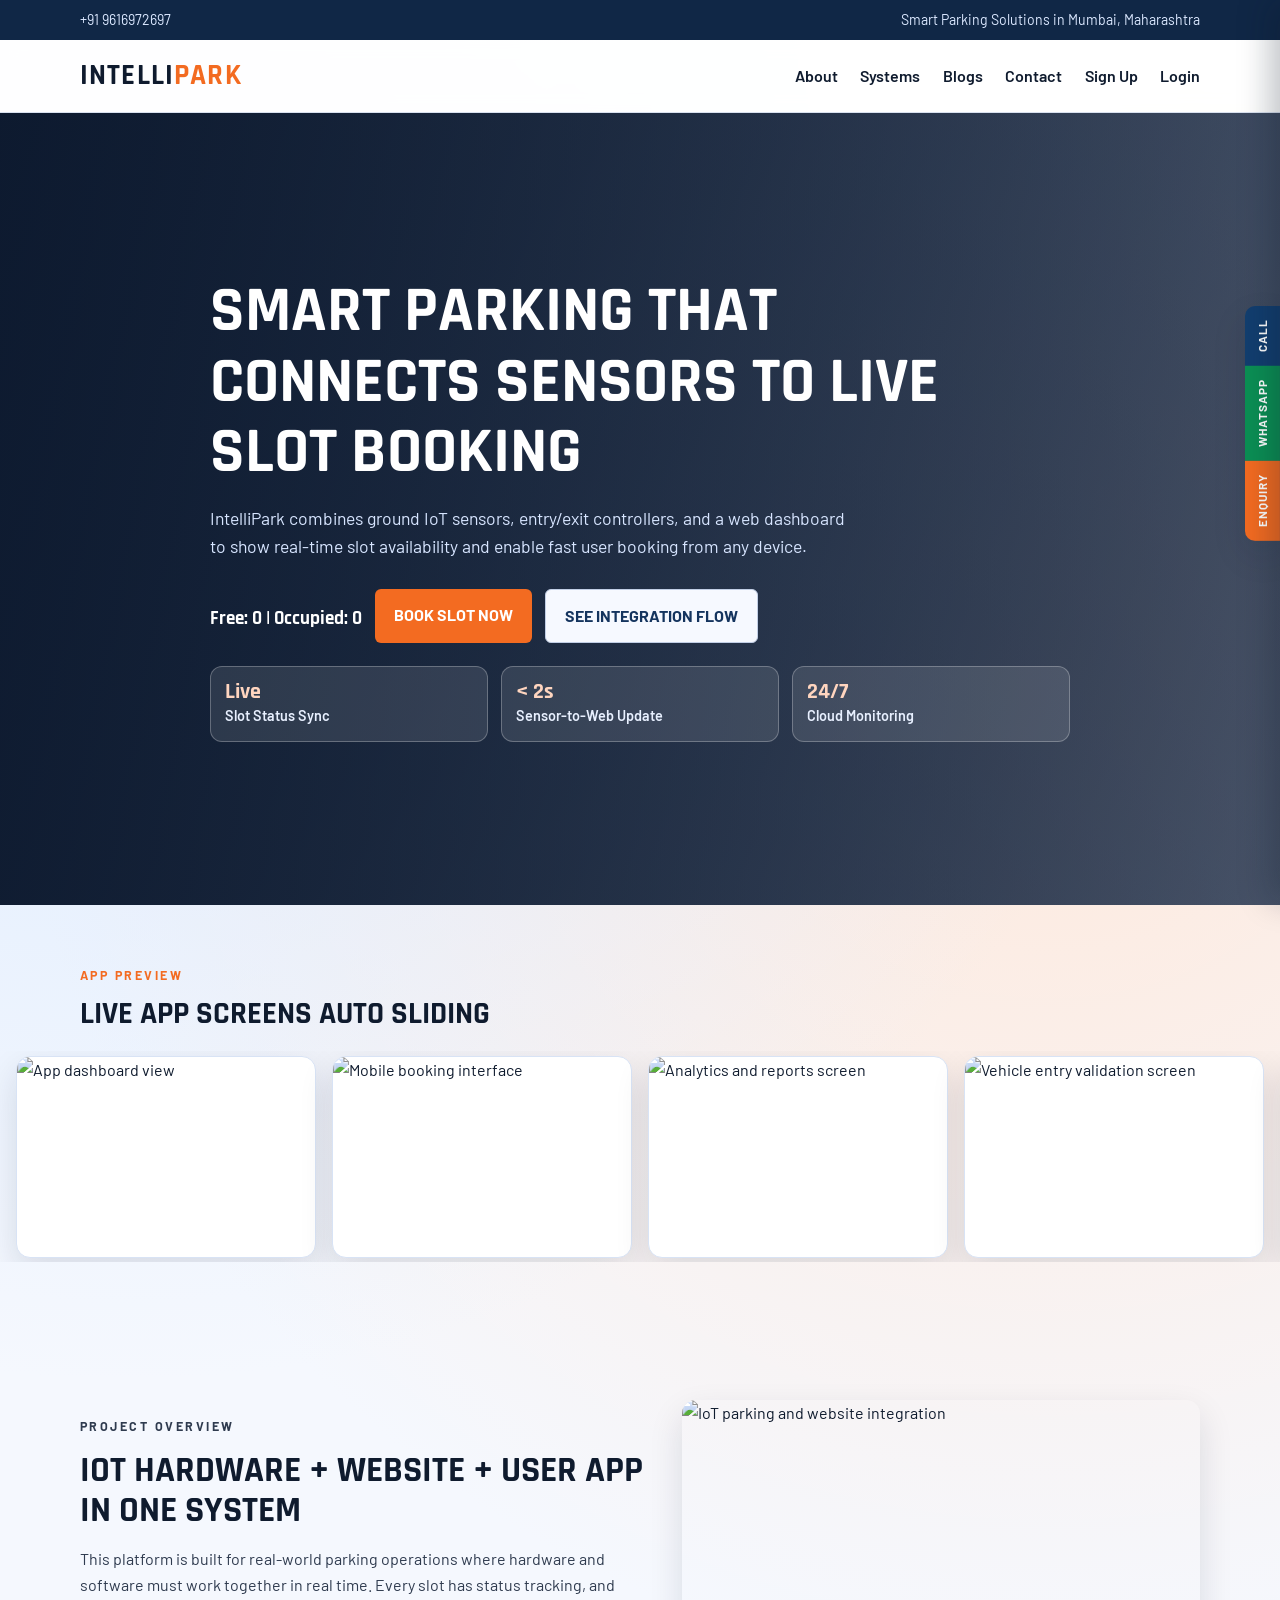
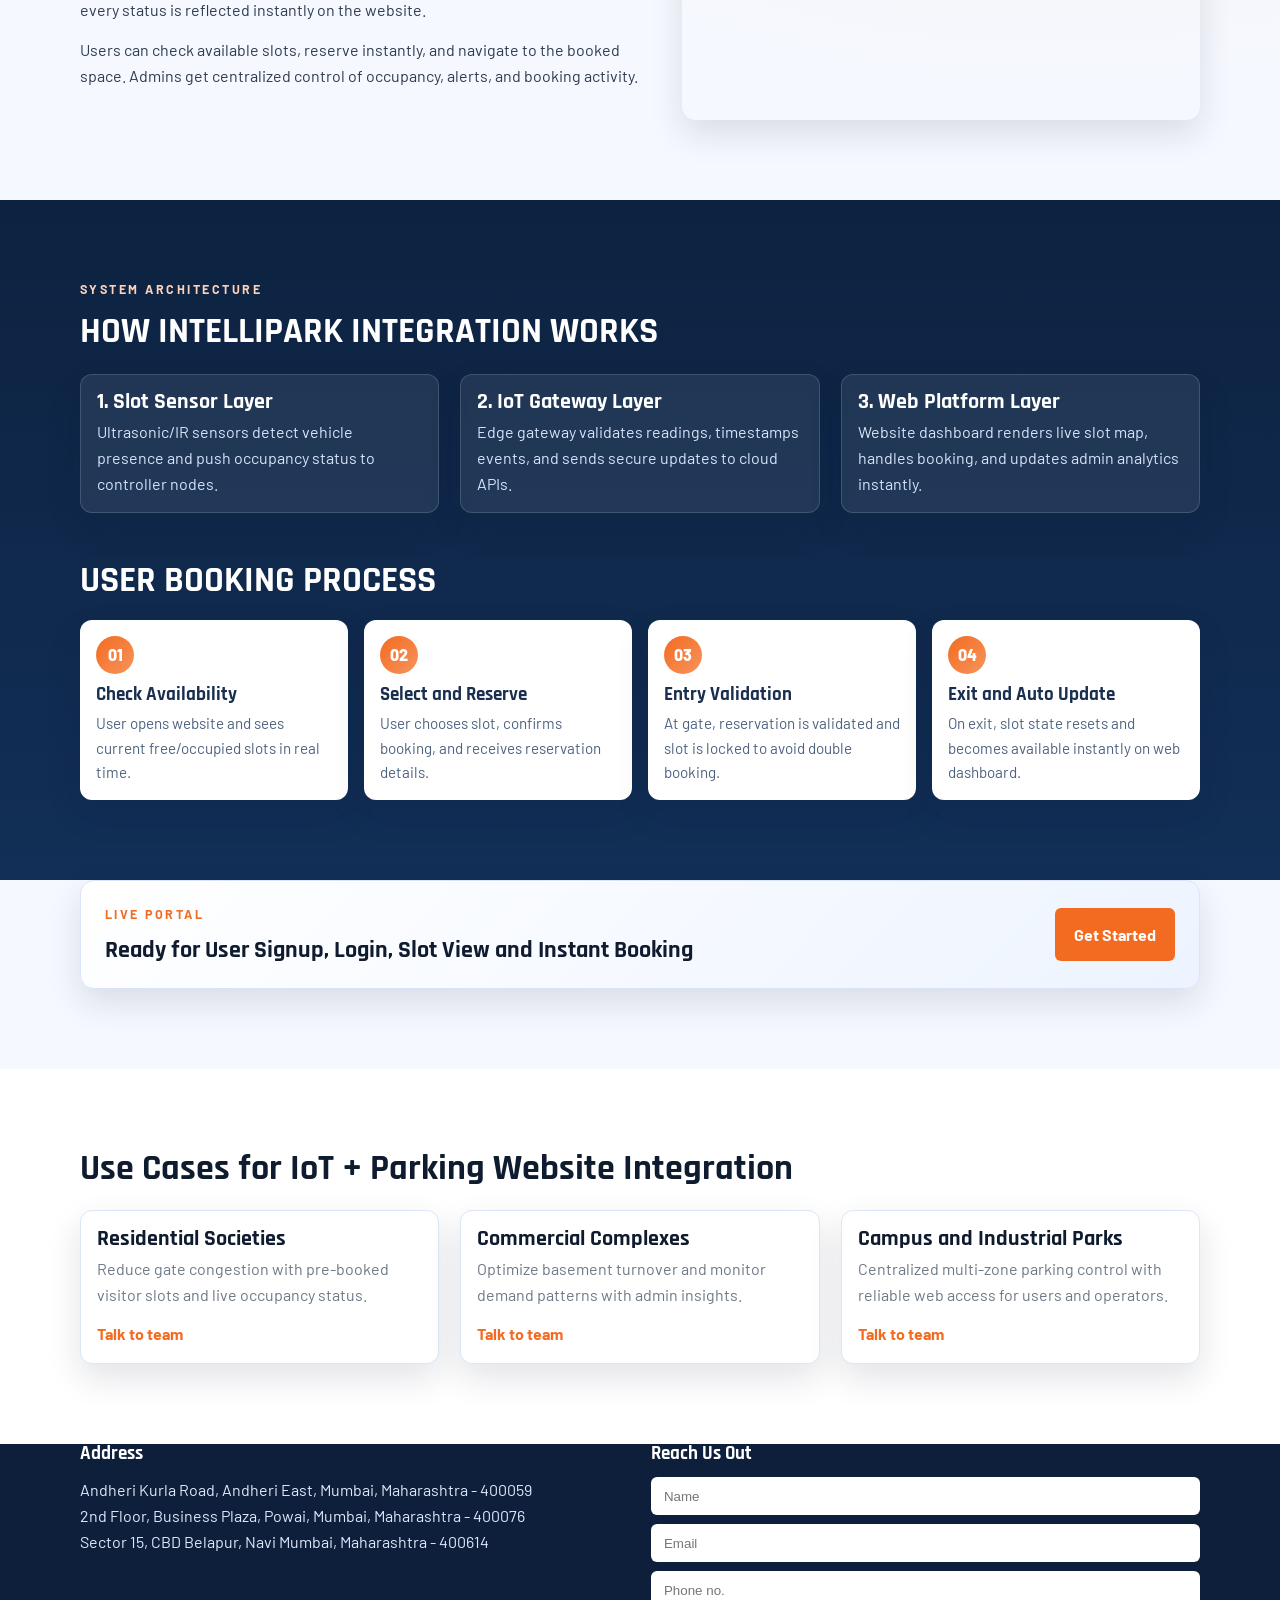
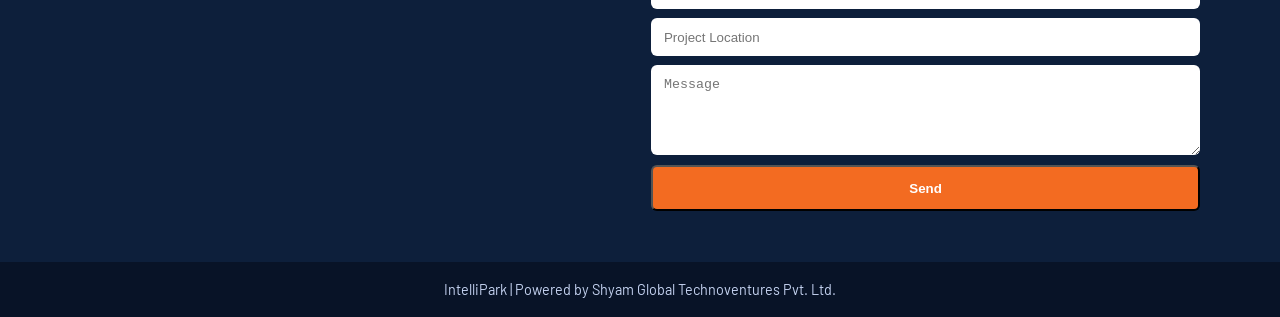
==== index.html @ ee66e7ae "Add files via upload" ====
<!DOCTYPE html>
<html lang="en">
<head>
  <meta charset="UTF-8">
  <meta name="viewport" content="width=device-width, initial-scale=1.0">
  <title>IntelliPark | Smart Parking Solutions</title>
  <link rel="icon" type="image/svg+xml" href="data:image/svg+xml,%3Csvg xmlns='http://www.w3.org/2000/svg' viewBox='0 0 64 64'%3E%3Ccircle cx='32' cy='32' r='30' fill='%2300b050'/%3E%3Cpath d='M20 15h14c9 0 14 5 14 12s-5 12-14 12h-6v10h-8V15zm8 7v10h6c4 0 6-2 6-5s-2-5-6-5h-6z' fill='white'/%3E%3C/svg%3E">
  <meta name="description" content="Smart semi-automatic and fully automatic parking systems for urban spaces.">
  <link rel="preconnect" href="https://fonts.googleapis.com">
  <link rel="preconnect" href="https://fonts.gstatic.com" crossorigin>
  <link href="https://fonts.googleapis.com/css2?family=Barlow:wght@400;500;600;700;800&family=Rajdhani:wght@500;600;700&display=swap" rel="stylesheet">
  <link rel="stylesheet" href="styles.css">
</head>
<body class="home-page">
  <header class="topbar">
    <div class="container topbar-inner">
      <p>+91 9616972697</p>
      <p>Smart Parking Solutions in Mumbai, Maharashtra</p>
    </div>
  </header>

  <nav class="navbar">
    <div class="container nav-inner">
      <a href="#home" class="logo">INTELLI<span>PARK</span></a>
      <ul class="nav-links" id="navLinks">
        <li><a href="#about">About</a></li>
        <li><a href="#systems">Systems</a></li>
        <li><a href="#blogs">Blogs</a></li>
        <li><a href="#contact">Contact</a></li>
        <li><a href="signup.html">Sign Up</a></li>
        <li><a href="login.html">Login</a></li>
      </ul>
      <button class="menu-btn" id="menuBtn" type="button" aria-label="Open menu" aria-controls="siteSidebar" aria-expanded="false">Menu</button>
    </div>
  </nav>

  <div class="quick-rail" aria-label="Quick actions">
    <a href="tel:+919616972697" aria-label="Call IntelliPark">Call</a>
    <a href="https://wa.me/919616972697" target="_blank" rel="noopener" aria-label="WhatsApp IntelliPark">WhatsApp</a>
    <a href="#contact" aria-label="Open enquiry section">Enquiry</a>
  </div>

  <aside class="site-sidebar" id="siteSidebar" aria-hidden="true">
    <button class="sidebar-close" id="sidebarClose" aria-label="Close sidebar">x</button>
    <a href="#home" class="sidebar-logo">INTELLI<span>PARK</span></a>
    <nav class="sidebar-nav" aria-label="Sidebar navigation">
      <a href="#about">About</a>
      <a href="#systems">Products</a>
      <a href="#blogs">Blogs</a>
      <a href="#contact">Contact</a>
      <a href="signup.html">Sign Up</a>
      <a href="login.html">Login</a>
    </nav>
    <div class="sidebar-contact">
      <p><strong>Phone</strong></p>
      <a href="tel:+919616972697">+91 9616972697</a>
      <p><strong>Email</strong></p>
      <a href="mailto:parkinfo@shyamtechno.com">parkinfo@shyamtechno.com</a>
    </div>
  </aside>
  <div class="sidebar-backdrop" id="sidebarBackdrop" hidden></div>

  <main>
    <section id="home" class="hero iot-hero">
      <div class="overlay"></div>
      <div class="container hero-content">
        <h1>SMART PARKING THAT CONNECTS SENSORS TO LIVE SLOT BOOKING</h1>
        <p class="hero-text">
          IntelliPark combines ground IoT sensors, entry/exit controllers, and a web dashboard
          to show real-time slot availability and enable fast user booking from any device.
        </p>
        <div class="hero-cta">
          <!-- 🔴 LIVE SLOT INFO (NEW) -->
<div style="margin-top:20px; text-align:center;">
  <h3 style="color:white;">
    Free: <span id="freeSlots">0</span> | 
    Occupied: <span id="occupiedSlots">0</span>
  </h3>

  <div id="slotContainer" style="
    margin-top:10px;
    display:flex;
    justify-content:center;
    gap:10px;
    flex-wrap:wrap;
  "></div>
</div>
          <a class="btn btn-primary" href="dashboard.html">BOOK SLOT NOW</a>
          <a class="btn btn-outline" href="#systems">SEE INTEGRATION FLOW</a>
        </div>
        <div class="hero-metrics">
          <article>
            <h3>Live</h3>
            <p>Slot Status Sync</p>
          </article>
          <article>
            <h3>&lt; 2s</h3>
            <p>Sensor-to-Web Update</p>
          </article>
          <article>
            <h3>24/7</h3>
            <p>Cloud Monitoring</p>
          </article>
        </div>
      </div>
    </section>

    <section class="section app-showcase">
      <div class="container">
        <p class="eyebrow">App Preview</p>
        <h2>LIVE APP SCREENS AUTO SLIDING</h2>
      </div>
      <div class="app-slider" aria-label="App screenshots slider">
        <div class="app-track">
          <article class="app-shot"><img src="https://images.unsplash.com/photo-1551650975-87deedd944c3?auto=format&fit=crop&w=900&q=80" alt="App dashboard view"></article>
          <article class="app-shot"><img src="https://images.unsplash.com/photo-1512941937669-90a1b58e7e9c?auto=format&fit=crop&w=900&q=80" alt="Mobile booking interface"></article>
          <article class="app-shot"><img src="https://images.unsplash.com/photo-1460925895917-afdab827c52f?auto=format&fit=crop&w=900&q=80" alt="Analytics and reports screen"></article>
          <article class="app-shot"><img src="https://images.unsplash.com/photo-1523961131990-5ea7c61b2107?auto=format&fit=crop&w=900&q=80" alt="Vehicle entry validation screen"></article>
          <article class="app-shot"><img src="https://images.unsplash.com/photo-1518770660439-4636190af475?auto=format&fit=crop&w=900&q=80" alt="IoT integration monitor screen"></article>
          <article class="app-shot"><img src="https://images.unsplash.com/photo-1519389950473-47ba0277781c?auto=format&fit=crop&w=900&q=80" alt="Slot booking confirmation screen"></article>

          <article class="app-shot" aria-hidden="true"><img src="https://images.unsplash.com/photo-1551650975-87deedd944c3?auto=format&fit=crop&w=900&q=80" alt=""></article>
          <article class="app-shot" aria-hidden="true"><img src="https://images.unsplash.com/photo-1512941937669-90a1b58e7e9c?auto=format&fit=crop&w=900&q=80" alt=""></article>
          <article class="app-shot" aria-hidden="true"><img src="https://images.unsplash.com/photo-1460925895917-afdab827c52f?auto=format&fit=crop&w=900&q=80" alt=""></article>
          <article class="app-shot" aria-hidden="true"><img src="https://images.unsplash.com/photo-1523961131990-5ea7c61b2107?auto=format&fit=crop&w=900&q=80" alt=""></article>
          <article class="app-shot" aria-hidden="true"><img src="https://images.unsplash.com/photo-1518770660439-4636190af475?auto=format&fit=crop&w=900&q=80" alt=""></article>
          <article class="app-shot" aria-hidden="true"><img src="https://images.unsplash.com/photo-1519389950473-47ba0277781c?auto=format&fit=crop&w=900&q=80" alt=""></article>
        </div>
      </div>
    </section>

    <section id="about" class="section about iot-about">
      <div class="container grid-2">
        <div>
          <p class="eyebrow">Project Overview</p>
          <h2>IOT HARDWARE + WEBSITE + USER APP IN ONE SYSTEM</h2>
          <p>
            This platform is built for real-world parking operations where hardware and software
            must work together in real time. Every slot has status tracking, and every status is
            reflected instantly on the website.
          </p>
          <p>
            Users can check available slots, reserve instantly, and navigate to the booked space.
            Admins get centralized control of occupancy, alerts, and booking activity.
          </p>
        </div>
        <img src="https://images.unsplash.com/photo-1506521781263-d8422e82f27a?auto=format&fit=crop&w=1200&q=80" alt="IoT parking and website integration">
      </div>
    </section>

    <section id="systems" class="section systems iot-systems">
      <div class="container">
        <p class="eyebrow">System Architecture</p>
        <h2>HOW INTELLIPARK INTEGRATION WORKS</h2>
        <div class="cards iot-architecture">
          <article class="card reveal">
            <h3>1. Slot Sensor Layer</h3>
            <p>Ultrasonic/IR sensors detect vehicle presence and push occupancy status to controller nodes.</p>
          </article>
          <article class="card reveal">
            <h3>2. IoT Gateway Layer</h3>
            <p>Edge gateway validates readings, timestamps events, and sends secure updates to cloud APIs.</p>
          </article>
          <article class="card reveal">
            <h3>3. Web Platform Layer</h3>
            <p>Website dashboard renders live slot map, handles booking, and updates admin analytics instantly.</p>
          </article>
        </div>

        <h2 class="sub-title">USER BOOKING PROCESS</h2>
        <div class="process-grid">
          <article class="process-step reveal">
            <span>01</span>
            <h3>Check Availability</h3>
            <p>User opens website and sees current free/occupied slots in real time.</p>
          </article>
          <article class="process-step reveal">
            <span>02</span>
            <h3>Select and Reserve</h3>
            <p>User chooses slot, confirms booking, and receives reservation details.</p>
          </article>
          <article class="process-step reveal">
            <span>03</span>
            <h3>Entry Validation</h3>
            <p>At gate, reservation is validated and slot is locked to avoid double booking.</p>
          </article>
          <article class="process-step reveal">
            <span>04</span>
            <h3>Exit and Auto Update</h3>
            <p>On exit, slot state resets and becomes available instantly on web dashboard.</p>
          </article>
        </div>
      </div>
    </section>

    <section class="section portal-cta iot-cta">
      <div class="container brochure-box">
        <div>
          <p class="eyebrow">Live Portal</p>
          <h2>Ready for User Signup, Login, Slot View and Instant Booking</h2>
        </div>
        <a class="btn btn-primary" id="portalGetStartedBtn" href="signup.html">Get Started</a>
      </div>
    </section>

    <section id="blogs" class="section blogs iot-blogs">
      <div class="container">
        <h2>Use Cases for IoT + Parking Website Integration</h2>
        <div class="cards blog-cards">
          <article class="card reveal">
            <h3>Residential Societies</h3>
            <p>Reduce gate congestion with pre-booked visitor slots and live occupancy status.</p>
            <a href="#contact">Talk to team</a>
          </article>
          <article class="card reveal">
            <h3>Commercial Complexes</h3>
            <p>Optimize basement turnover and monitor demand patterns with admin insights.</p>
            <a href="#contact">Talk to team</a>
          </article>
          <article class="card reveal">
            <h3>Campus and Industrial Parks</h3>
            <p>Centralized multi-zone parking control with reliable web access for users and operators.</p>
            <a href="#contact">Talk to team</a>
          </article>
        </div>
      </div>
    </section>
  </main>

  <footer id="contact" class="footer">
    <div class="container footer-grid">
      <div>
        <h3>Address</h3>
        <p>Andheri Kurla Road, Andheri East, Mumbai, Maharashtra - 400059</p>
        <p>2nd Floor, Business Plaza, Powai, Mumbai, Maharashtra - 400076</p>
        <p>Sector 15, CBD Belapur, Navi Mumbai, Maharashtra - 400614</p>
      </div>
      <div>
        <h3>Reach Us Out</h3>
        <form id="reachUsForm" class="contact-form">
          <input type="text" name="name" placeholder="Name" required>
          <input type="email" name="email" placeholder="Email" required>
          <input type="text" name="phone" placeholder="Phone no." required>
          <input type="text" name="projectLocation" placeholder="Project Location" required>
          <textarea name="message" placeholder="Message" required></textarea>
          <button class="btn btn-primary" type="submit">Send</button>
        </form>
        <p id="reachUsMsg" class="form-msg"></p>
      </div>
    </div>
    <div class="copyright">
      <p>IntelliPark | Powered by Shyam Global Technoventures Pvt. Ltd.</p>
    </div>
  </footer>

  <div id="portalToast" class="portal-toast" role="status" aria-live="polite" hidden></div>

  <script src="script.js"></script>
  <!-- Firebase -->
<script src="https://www.gstatic.com/firebasejs/9.23.0/firebase-app-compat.js"></script>
<script src="https://www.gstatic.com/firebasejs/9.23.0/firebase-database-compat.js"></script>
<script>
// Your web app's Firebase configuration
const firebaseConfig = {
  apiKey: "AIzaSyBClUkhFBkyKw9sWXKS-cke50ifR6toJEQ",
  authDomain: "intellipark-85f49.firebaseapp.com",
  databaseURL: "https://intellipark-85f49-default-rtdb.asia-southeast1.firebasedatabase.app",
  projectId: "intellipark-85f49",
  storageBucket: "intellipark-85f49.firebasestorage.app",
  messagingSenderId: "227630852647",
  appId: "1:227630852647:web:d7ebae099cded0c1c43c02"
};


firebase.initializeApp(firebaseConfig);
const db = firebase.database();

const freeEl = document.getElementById("freeSlots");
const occEl = document.getElementById("occupiedSlots");
const container = document.getElementById("slotContainer");

db.ref("slots").on("value", snapshot => {
  const data = snapshot.val();
  if (!data) return;

  let free = 0;
  let occupied = 0;

  container.innerHTML = "";

  Object.keys(data).forEach(slot => {
    const isOccupied = data[slot];

    const box = document.createElement("div");

    box.style.padding = "8px 12px";
    box.style.borderRadius = "6px";
    box.style.color = "white";
    box.style.fontSize = "14px";
    box.style.fontWeight = "bold";

    if (isOccupied) {
      occupied++;
      box.style.background = "red";
      box.innerText = slot;
    } else {
      free++;
      box.style.background = "green";
      box.innerText = slot;
    }

    container.appendChild(box);
  });

  freeEl.innerText = free;
  occEl.innerText = occupied;
});
</script>
</body>
</html>
---- styles.css ----
:root {
  --ink: #0f1b2e;
  --brand: #f36b21;
  --steel: #1f3f6e;
  --bg: #f4f7fb;
  --white: #ffffff;
  --muted: #6d7886;
  --shadow: 0 14px 34px rgba(15, 27, 46, 0.12);
}

* {
  box-sizing: border-box;
  margin: 0;
  padding: 0;
}

body {
  font-family: Barlow, sans-serif;
  color: var(--ink);
  background: var(--bg);
  line-height: 1.6;
}

img {
  max-width: 100%;
  display: block;
}

a {
  text-decoration: none;
  color: inherit;
}

.container {
  width: min(1120px, 92%);
  margin: 0 auto;
}

.topbar {
  background: #102746;
  color: #dbe8ff;
  font-size: 0.88rem;
}

.topbar-inner {
  display: flex;
  justify-content: space-between;
  gap: 1rem;
  padding: 0.55rem 0;
}

.navbar {
  position: sticky;
  top: 0;
  z-index: 100;
  background: rgba(255, 255, 255, 0.95);
  backdrop-filter: blur(8px);
  border-bottom: 1px solid #d9e1ef;
}

.nav-inner {
  display: flex;
  align-items: center;
  justify-content: space-between;
  min-height: 72px;
}

.logo {
  font-family: Rajdhani, sans-serif;
  font-size: 1.8rem;
  font-weight: 700;
  letter-spacing: 0.04em;
}

.logo span {
  color: var(--brand);
}

.nav-links {
  display: flex;
  list-style: none;
  gap: 1.4rem;
  font-weight: 600;
}

.profile-chip {
  display: inline-flex;
  align-items: center;
  gap: 0.4rem;
  background: #eaf2ff;
  border: 1px solid #cbdaf2;
  color: #143a67;
  border-radius: 999px;
  padding: 0.3rem 0.7rem;
  font-weight: 700;
}

.profile-chip-name {
  max-width: 110px;
  overflow: hidden;
  text-overflow: ellipsis;
  white-space: nowrap;
}

.profile-avatar {
  width: 34px;
  height: 34px;
  border-radius: 50%;
  object-fit: cover;
  border: 1px solid #bfd0ea;
  background: #dce8fb;
}

.profile-avatar-sm {
  width: 24px;
  height: 24px;
}

.profile-avatar-lg {
  width: 84px;
  height: 84px;
}

.profile-menu-item {
  position: relative;
}

.profile-toggle {
  cursor: pointer;
  font: inherit;
  border: 1px solid #cbdaf2;
  background: #eaf2ff;
}

.profile-dropdown {
  position: absolute;
  top: calc(100% + 0.45rem);
  right: 0;
  min-width: 150px;
  background: #fff;
  border: 1px solid #d7e2f3;
  border-radius: 10px;
  box-shadow: var(--shadow);
  padding: 0.3rem;
  display: grid;
  gap: 0.1rem;
}

.profile-dropdown[hidden] {
  display: none;
}

.profile-dropdown a {
  display: block;
  padding: 0.5rem 0.55rem;
  border-radius: 7px;
  color: #173e6d;
  font-weight: 700;
  line-height: 1.25;
  white-space: nowrap;
}

.profile-dropdown a:hover {
  background: #edf4ff;
}

.profile-side-box {
  margin-top: 0.7rem;
  border: 1px solid #d7e2f3;
  border-radius: 10px;
  padding: 0.55rem;
  display: grid;
  gap: 0.25rem;
}

.profile-side-box .profile-chip {
  width: fit-content;
}

.profile-side-box a:last-child {
  color: #b12a34;
  font-weight: 700;
}

.menu-btn {
  display: none;
  border: 0;
  background: #eaf0fa;
  color: var(--ink);
  padding: 0.55rem 0.9rem;
  border-radius: 6px;
  font-weight: 600;
  cursor: pointer;
}

.quick-rail {
  position: fixed;
  right: 0;
  top: 34%;
  z-index: 120;
  display: grid;
  border-radius: 10px 0 0 10px;
  overflow: hidden;
  box-shadow: var(--shadow);
}

.quick-rail a {
  writing-mode: vertical-rl;
  transform: rotate(180deg);
  padding: 0.85rem 0.5rem;
  font-weight: 700;
  font-size: 0.74rem;
  letter-spacing: 0.08em;
  text-transform: uppercase;
  color: #fff;
}

.quick-rail a:nth-child(1) {
  background: #123e6f;
}

.quick-rail a:nth-child(2) {
  background: #0b8f54;
}

.quick-rail a:nth-child(3) {
  background: var(--brand);
}

.site-sidebar {
  position: fixed;
  top: 0;
  right: 0;
  bottom: 0;
  width: min(360px, 100%);
  background: #ffffff;
  box-shadow: -10px 0 30px rgba(11, 22, 38, 0.26);
  z-index: 130;
  padding: 1.4rem 1.4rem 2rem;
  display: grid;
  grid-template-rows: auto auto 1fr;
  align-content: start;
  gap: 1rem;
  transform: translateX(100%);
  transition: transform 0.25s ease;
}

.site-sidebar.open {
  transform: translateX(0);
}

.sidebar-close {
  justify-self: end;
  width: 34px;
  height: 34px;
  border: 0;
  border-radius: 50%;
  background: #eaf0fa;
  color: #102746;
  font-size: 1rem;
  cursor: pointer;
}

.sidebar-logo {
  font-family: Rajdhani, sans-serif;
  font-size: 2rem;
  font-weight: 700;
  letter-spacing: 0.04em;
}

.sidebar-logo span {
  color: var(--brand);
}

.sidebar-nav {
  display: grid;
  gap: 0.2rem;
}

.sidebar-nav a {
  padding: 0.72rem 0.4rem;
  border-bottom: 1px solid #e4ebf6;
  font-weight: 700;
  color: #173456;
}

.sidebar-contact {
  align-self: end;
  background: #f5f8ff;
  border-radius: 12px;
  border: 1px solid #d7e2f2;
  padding: 0.9rem;
}

.sidebar-contact p {
  font-size: 0.8rem;
  color: #5f7190;
  margin-bottom: 0.2rem;
}

.sidebar-contact a {
  display: block;
  font-weight: 700;
  color: #122f55;
  margin-bottom: 0.7rem;
}

.sidebar-contact a:last-child {
  margin-bottom: 0;
}

.sidebar-backdrop {
  position: fixed;
  inset: 0;
  background: rgba(8, 16, 30, 0.5);
  z-index: 125;
}

.hero {
  position: relative;
  min-height: 82vh;
  display: grid;
  place-items: center;
  color: var(--white);
  background: url("https://intellipark.in/wp-content/uploads/2025/11/Intellipark-Home-Banner-scaled.jpg")
    center/cover no-repeat;
}

.overlay {
  position: absolute;
  inset: 0;
  background: linear-gradient(90deg, rgba(10, 22, 43, 0.82), rgba(10, 22, 43, 0.35));
}

.hero-content {
  position: relative;
  z-index: 1;
  padding: 4rem 0;
}

.eyebrow {
  text-transform: uppercase;
  letter-spacing: 0.2em;
  font-size: 0.78rem;
  color: var(--brand);
  font-weight: 700;
  margin-bottom: 0.75rem;
}

h1,
h2,
h3,
h4 {
  font-family: Rajdhani, sans-serif;
  line-height: 1.1;
}

h1 {
  font-size: clamp(2.1rem, 5vw, 4.4rem);
  max-width: 760px;
}

.hero-text {
  font-size: 1.1rem;
  max-width: 640px;
  margin: 1rem 0 1.8rem;
  color: #d7e5ff;
}

.btn {
  display: inline-block;
  border-radius: 6px;
  padding: 0.85rem 1.2rem;
  font-weight: 700;
}

.btn-primary {
  background: var(--brand);
  color: #fff;
}

.section {
  padding: 5rem 0;
  scroll-margin-top: 90px;
}

.grid-2 {
  display: grid;
  grid-template-columns: 1.1fr 1fr;
  gap: 2rem;
  align-items: center;
}

.about h2,
.systems h2,
.facility h2,
.testimonials h2,
.blogs h2 {
  font-size: clamp(1.8rem, 2.8vw, 2.9rem);
  margin-bottom: 1rem;
}

.about p {
  margin-bottom: 0.9rem;
  color: #2f3b4f;
}

.facility {
  background: linear-gradient(180deg, #112d53, #0b1e38);
  color: #f4f8ff;
  text-align: center;
}

.stats {
  margin-top: 2rem;
  display: grid;
  grid-template-columns: repeat(3, 1fr);
  gap: 1rem;
}

.stats article {
  background: rgba(255, 255, 255, 0.08);
  border: 1px solid rgba(255, 255, 255, 0.15);
  border-radius: 12px;
  padding: 1.5rem 1rem;
}

.stats h3 {
  font-size: 2rem;
  color: #ffd2b8;
}

.cards {
  display: grid;
  grid-template-columns: repeat(3, 1fr);
  gap: 1.3rem;
  margin-top: 1.4rem;
}

.sub-title {
  margin-top: 3rem;
}

.card {
  background: var(--white);
  border-radius: 12px;
  overflow: hidden;
  box-shadow: var(--shadow);
}

.card h3,
.card p,
.card a {
  margin-inline: 1rem;
}

.card h3 {
  font-size: 1.35rem;
  margin-top: 0.95rem;
}

.card p {
  color: var(--muted);
  margin-top: 0.35rem;
}

.card a {
  color: var(--brand);
  font-weight: 700;
  margin-block: 0.9rem 1rem;
  display: inline-block;
}

.brochure {
  background: radial-gradient(circle at 20% 20%, #ffffff 0, #ecf2fb 50%, #dbe8fb 100%);
}

.brochure-box {
  display: flex;
  align-items: center;
  justify-content: space-between;
  gap: 1rem;
  background: #fff;
  border-radius: 14px;
  padding: 1.5rem;
  box-shadow: var(--shadow);
}

.service {
  background: #ffffff;
}

.testimonials {
  text-align: center;
}

.testimonial-slider {
  position: relative;
  min-height: 150px;
  margin-top: 1.3rem;
}

.testimonial {
  position: absolute;
  inset: 0;
  opacity: 0;
  transition: opacity 0.45s ease;
  background: #fff;
  border-radius: 12px;
  box-shadow: var(--shadow);
  padding: 1.5rem;
}

.testimonial.active {
  opacity: 1;
}

.testimonial p {
  font-size: 1.1rem;
  color: #263246;
}

.testimonial h4 {
  margin-top: 0.8rem;
  color: var(--brand);
}

.blogs {
  background: #ffffff;
}

.blog-cards .card img {
  aspect-ratio: 16 / 10;
  object-fit: cover;
}

.footer {
  background: #0d1f3b;
  color: #dfe8fb;
}

.footer-grid {
  display: grid;
  grid-template-columns: 1fr 1fr;
  gap: 1.4rem;
}

.footer h3 {
  color: #fff;
  margin-bottom: 0.8rem;
}

.contact-form {
  display: grid;
  gap: 0.6rem;
}

.contact-form input,
.contact-form textarea {
  border: 0;
  border-radius: 6px;
  padding: 0.7rem 0.8rem;
}

.contact-form textarea {
  min-height: 90px;
  resize: vertical;
}

.copyright {
  margin-top: 2rem;
  padding: 1rem;
  text-align: center;
  background: #081327;
  color: #c5d3f1;
  font-size: 0.9rem;
}

.reveal {
  transform: translateY(22px);
  opacity: 0;
  transition: 0.5s ease;
}

.reveal.visible {
  transform: translateY(0);
  opacity: 1;
}

.portal-cta {
  padding-top: 0;
}

.auth-page {
  min-height: 100vh;
  background: linear-gradient(145deg, #0e2545, #1f4f87);
  display: grid;
  place-items: center;
  padding: 1.2rem;
}

.auth-wrap {
  width: min(480px, 100%);
}

.auth-card {
  background: #fff;
  border-radius: 14px;
  box-shadow: var(--shadow);
  padding: 2rem;
}

.auth-logo {
  display: inline-block;
  margin-bottom: 1rem;
}

.auth-card h1 {
  font-size: 2rem;
  margin-bottom: 0.3rem;
}

.auth-card p {
  color: #51607a;
}

.form-grid {
  display: grid;
  gap: 0.8rem;
  margin-top: 1rem;
}

.form-grid label {
  display: grid;
  gap: 0.3rem;
  font-weight: 600;
}

.form-grid input,
.form-grid select,
.slot-form input {
  border: 1px solid #c5d2e7;
  border-radius: 8px;
  padding: 0.72rem 0.8rem;
  font: inherit;
  background: #fff;
}

.form-msg {
  min-height: 1.2rem;
  font-weight: 600;
  color: #0e804f;
}

.form-msg.error {
  color: #b72d35;
}

.auth-switch {
  margin-top: 0.8rem;
}

.auth-switch a {
  color: var(--brand);
  font-weight: 700;
}

.admin-hint {
  margin-top: 0.8rem;
  background: #f2f7ff;
  border: 1px dashed #95acd5;
  border-radius: 8px;
  padding: 0.6rem;
  font-size: 0.92rem;
}

.panel-page {
  background: #eaf0fb;
  min-height: 100vh;
}

.panel-header {
  display: flex;
  justify-content: space-between;
  align-items: center;
  padding: 1rem 4%;
  background: #fff;
  border-bottom: 1px solid #d8e2f3;
}

.panel-header-actions {
  display: flex;
  gap: 0.55rem;
  align-items: center;
}

.notifications-link {
  position: relative;
}

.notifications-badge {
  position: absolute;
  top: -7px;
  right: -7px;
  min-width: 20px;
  height: 20px;
  border-radius: 999px;
  padding: 0 5px;
  display: inline-flex;
  align-items: center;
  justify-content: center;
  font-size: 0.74rem;
  font-weight: 800;
  background: #c62828;
  color: #fff;
  border: 2px solid #f6f9ff;
}

.panel-wrap {
  width: min(1120px, 94%);
  margin: 1.5rem auto 2.5rem;
  display: grid;
  gap: 1rem;
}

.panel-card {
  background: #fff;
  border-radius: 12px;
  box-shadow: var(--shadow);
  padding: 1.2rem;
}

.panel-card h1 {
  margin-bottom: 0.9rem;
}

.panel-card h2 {
  margin-bottom: 0.75rem;
}

.profile-editor {
  display: flex;
  align-items: flex-start;
  gap: 1rem;
}

.profile-editor-form {
  display: grid;
  gap: 0.6rem;
}

.file-label {
  display: inline-block;
  width: fit-content;
  padding: 0.5rem 0.75rem;
  border-radius: 8px;
  border: 1px solid #c5d2e7;
  background: #f7faff;
  font-weight: 700;
  color: #1f3f6e;
  cursor: pointer;
}

#profilePhotoInput {
  display: none;
}

.stats-grid {
  display: grid;
  grid-template-columns: repeat(2, 1fr);
  gap: 0.9rem;
}

.stats-grid.four {
  grid-template-columns: repeat(4, 1fr);
}

.stat-box {
  background: linear-gradient(135deg, #0f2a4a, #205591);
  color: #f4f8ff;
  border-radius: 10px;
  padding: 1rem;
}

.stat-box h3 {
  font-size: 2rem;
}

.btn-outline {
  border: 1px solid #c1cee5;
  color: #14345e;
  background: #f6f9ff;
}

.slot-form {
  display: flex;
  gap: 0.65rem;
}

.list-grid {
  display: grid;
  gap: 0.75rem;
}

.place-grid {
  margin-top: 0.8rem;
  display: grid;
  grid-template-columns: repeat(auto-fit, minmax(150px, 1fr));
  gap: 0.7rem;
}

.place-slot-card {
  border: 1px solid #d8e2f2;
  border-radius: 10px;
  padding: 0.65rem;
  background: #f8fbff;
  cursor: pointer;
  transition: 0.18s ease;
}

.place-slot-card:hover {
  border-color: #a9c0e5;
  transform: translateY(-1px);
}

.place-slot-card.active {
  border-color: #1f4f87;
  background: #eef4ff;
}

.place-slot-card h4 {
  margin-bottom: 0.2rem;
  font-size: 1rem;
}

.place-slot-card p {
  color: #324866;
  font-weight: 600;
  font-size: 0.92rem;
}

.book-now-btn {
  width: 100%;
  margin-top: 0.6rem;
}

.list-card {
  border: 1px solid #d8e2f2;
  border-radius: 10px;
  padding: 0.8rem;
}

.list-card h4 {
  margin-bottom: 0.35rem;
}

.notification-item.unread {
  border-left: 4px solid #1f4f87;
}

.notification-time {
  color: #5f7291;
  font-size: 0.86rem;
  margin-top: 0.35rem;
}

.hidden {
  display: none;
}

.payment-panel {
  margin-top: 1rem;
  border: 1px solid #d6e1f3;
  border-radius: 12px;
  padding: 1rem;
  background: #f7faff;
}

.payment-panel h3 {
  margin-bottom: 0.45rem;
}

.kpi-grid {
  display: grid;
  grid-template-columns: repeat(auto-fit, minmax(180px, 1fr));
  gap: 0.75rem;
  margin-top: 0.7rem;
}

.kpi-card {
  border: 1px solid #d8e2f2;
  border-radius: 10px;
  padding: 0.75rem;
  background: #f8fbff;
}

.kpi-card h3 {
  font-size: 1.4rem;
  color: #1f4f87;
}

.kpi-card p {
  font-weight: 700;
  color: #345070;
}

.bar-chart {
  display: grid;
  gap: 0.6rem;
  margin-top: 0.8rem;
}

.bar-row {
  display: grid;
  grid-template-columns: 150px 1fr auto;
  gap: 0.55rem;
  align-items: center;
}

.bar-label {
  font-weight: 700;
  color: #203a5e;
}

.bar-track {
  height: 12px;
  border-radius: 999px;
  background: #e5ecf8;
  overflow: hidden;
}

.bar-fill {
  height: 100%;
  width: 0;
  border-radius: 999px;
  background: linear-gradient(90deg, #1f4f87, #3d76b8);
}

.bar-value {
  font-weight: 700;
  color: #1f4f87;
  min-width: 86px;
  text-align: right;
}

.revenue-visual {
  margin-top: 0.8rem;
}

.revenue-mix {
  display: grid;
  grid-template-columns: 1.45fr 1fr;
  gap: 1.4rem;
  background: #f8fbff;
  border: 1px solid #d8e3f4;
  border-radius: 14px;
  padding: 1rem;
}

.mix-left {
  min-width: 0;
}

.mix-legend {
  display: flex;
  gap: 0.9rem;
  flex-wrap: wrap;
  margin-bottom: 0.8rem;
  font-size: 0.86rem;
  color: #355273;
  font-weight: 700;
}

.mix-legend span {
  display: inline-flex;
  align-items: center;
  gap: 0.35rem;
}

.legend-swatch {
  width: 14px;
  height: 14px;
  border-radius: 4px;
  display: inline-block;
}

.swatch-primary {
  background: #1f446f;
}

.swatch-secondary {
  background: #d3d3d3;
}

.swatch-line {
  background: #e1b51a;
}

.mix-chart {
  position: relative;
  height: var(--mix-height, 220px);
  padding-bottom: 1.3rem;
}

.mix-columns {
  height: 100%;
  display: grid;
  grid-template-columns: repeat(4, minmax(0, 1fr));
  gap: 1rem;
  align-items: end;
}

.mix-col {
  display: grid;
  justify-items: center;
  gap: 0.45rem;
  z-index: 1;
}

.mix-bars {
  height: calc(100% - 1.25rem);
  width: 100%;
  display: flex;
  align-items: end;
  justify-content: center;
  gap: 0.42rem;
}

.mix-bar {
  width: 20px;
  border-radius: 7px 7px 3px 3px;
  min-height: 6px;
}

.mix-bar.primary {
  background: #1f446f;
}

.mix-bar.secondary {
  background: #d0d0d0;
}

.mix-label {
  font-weight: 700;
  color: #5b6b81;
  font-size: 0.86rem;
}

.mix-line-svg {
  position: absolute;
  inset: 0 0 1.3rem 0;
  width: 100%;
  height: calc(100% - 1.3rem);
  pointer-events: none;
}

.mix-line {
  fill: none;
  stroke: #e1b51a;
  stroke-width: 3;
  stroke-linecap: round;
  stroke-linejoin: round;
}

.mix-dot {
  fill: #e1b51a;
  stroke: #fff;
  stroke-width: 1.5;
}

.mix-right {
  align-self: center;
}

.mix-ring {
  width: 210px;
  max-width: 100%;
  aspect-ratio: 1 / 1;
  border-radius: 50%;
  background: conic-gradient(#e8b714 0 var(--ring, 0%), #1f446f var(--ring, 0%) 100%);
  display: grid;
  place-items: center;
  margin-bottom: 0.9rem;
}

.mix-ring-center {
  width: 58%;
  height: 58%;
  border-radius: 50%;
  background: #f8fbff;
  display: grid;
  place-items: center;
  font-size: clamp(1.5rem, 2.5vw, 2.4rem);
  color: #e1b51a;
  font-weight: 800;
}

.mix-right h3 {
  font-size: clamp(2rem, 4.2vw, 3rem);
  color: #1f446f;
  line-height: 1;
}

.mix-caption {
  margin-top: 0.4rem;
  font-size: 1.45rem;
  color: #223c60;
  font-family: Rajdhani, sans-serif;
  font-weight: 700;
}

.mix-note {
  margin-top: 0.6rem;
  color: #455d7c;
}

.payment-actions {
  display: flex;
  gap: 0.6rem;
  margin-top: 0.6rem;
  flex-wrap: wrap;
}

.qr-preview {
  width: 220px;
  max-width: 100%;
  border: 1px solid #cdd9ee;
  border-radius: 10px;
  background: #fff;
  padding: 0.35rem;
  margin-top: 0.5rem;
}

.qr-preview.small {
  width: 130px;
}

.home-page {
  background:
    radial-gradient(circle at 10% 8%, #d9e9ff 0, rgba(217, 233, 255, 0) 32%),
    radial-gradient(circle at 82% 18%, #ffe8da 0, rgba(255, 232, 218, 0) 34%),
    #f5f8fe;
}

.home-page .iot-hero {
  min-height: 88vh;
  background:
    linear-gradient(110deg, rgba(7, 23, 46, 0.9), rgba(13, 40, 79, 0.62)),
    url("https://images.unsplash.com/photo-1517048676732-d65bc937f952?auto=format&fit=crop&w=1800&q=80")
      center/cover no-repeat;
}

.home-page .hero-content {
  max-width: 860px;
}

.home-page .hero-cta {
  display: flex;
  flex-wrap: wrap;
  gap: 0.8rem;
}

.home-page .hero-metrics {
  margin-top: 1.4rem;
  display: grid;
  grid-template-columns: repeat(3, minmax(0, 1fr));
  gap: 0.8rem;
}

.home-page .hero-metrics article {
  background: rgba(255, 255, 255, 0.11);
  border: 1px solid rgba(255, 255, 255, 0.26);
  border-radius: 12px;
  padding: 0.85rem 0.9rem;
}

.home-page .hero-metrics h3 {
  font-size: 1.35rem;
  color: #ffd5bf;
}

.home-page .hero-metrics p {
  color: #e8f0ff;
  font-size: 0.9rem;
  font-weight: 600;
}

.home-page .iot-about img {
  border-radius: 14px;
  min-height: 320px;
  object-fit: cover;
  box-shadow: var(--shadow);
}

.home-page .app-showcase {
  padding-top: 3.8rem;
  padding-bottom: 3.6rem;
}

.home-page .app-showcase h2 {
  font-size: clamp(1.5rem, 2.4vw, 2.3rem);
}

.home-page .app-slider {
  overflow: hidden;
  margin-top: 1.2rem;
}

.home-page .app-track {
  width: max-content;
  display: flex;
  gap: 1rem;
  padding: 0.3rem 1rem;
  animation: app-slide-right 30s linear infinite;
}

.home-page .app-track.is-paused {
  animation-play-state: paused;
}

.home-page .app-shot {
  flex: 0 0 300px;
  border-radius: 14px;
  overflow: hidden;
  background: #fff;
  border: 1px solid #d8e3f5;
  box-shadow: var(--shadow);
}

.home-page .app-shot img {
  width: 100%;
  height: 200px;
  object-fit: cover;
}

.home-page .iot-systems {
  background: linear-gradient(180deg, #0d2240, #122f57);
  color: #ecf3ff;
}

.home-page .iot-systems .eyebrow {
  color: #ffd2b8;
}

.home-page .iot-systems h2 {
  color: #fff;
}

.home-page .iot-architecture .card {
  background: rgba(255, 255, 255, 0.08);
  border: 1px solid rgba(255, 255, 255, 0.15);
}

.home-page .iot-architecture .card h3 {
  color: #fff;
}

.home-page .iot-architecture .card p {
  color: #d7e4fb;
  margin-bottom: 1rem;
}

.home-page .process-grid {
  display: grid;
  grid-template-columns: repeat(4, minmax(0, 1fr));
  gap: 1rem;
  margin-top: 1.2rem;
}

.home-page .process-step {
  background: #fff;
  border-radius: 12px;
  padding: 1rem;
  color: #1a2f4f;
  box-shadow: var(--shadow);
}

.home-page .process-step span {
  display: inline-grid;
  place-items: center;
  width: 38px;
  height: 38px;
  border-radius: 999px;
  margin-bottom: 0.7rem;
  font-weight: 800;
  color: #fff;
  background: linear-gradient(135deg, #f36b21, #f7945c);
}

.home-page .process-step h3 {
  font-size: 1.18rem;
  margin-bottom: 0.35rem;
}

.home-page .process-step p {
  color: #4f6380;
  font-size: 0.95rem;
}

.home-page .iot-cta .brochure-box {
  background: linear-gradient(135deg, #ffffff, #edf4ff);
  border: 1px solid #d9e4f8;
}

.home-page .iot-blogs .card {
  border: 1px solid #dce6f7;
}

.portal-toast {
  position: fixed;
  right: 1rem;
  bottom: 1rem;
  z-index: 240;
  max-width: min(460px, calc(100vw - 2rem));
  padding: 0.78rem 0.95rem;
  border-radius: 12px;
  color: #fff;
  background: linear-gradient(135deg, #123564, #1f4f87);
  border: 1px solid #89addd;
  box-shadow: 0 16px 28px rgba(8, 24, 48, 0.3);
  font-weight: 700;
  letter-spacing: 0.01em;
  opacity: 0;
  transform: translateY(12px);
  transition: opacity 0.22s ease, transform 0.22s ease;
}

.portal-toast.show {
  opacity: 1;
  transform: translateY(0);
}

@keyframes app-slide-right {
  from {
    transform: translateX(0);
  }
  to {
    transform: translateX(-50%);
  }
}

@media (max-width: 980px) {
  .cards {
    grid-template-columns: repeat(2, 1fr);
  }

  .grid-2,
  .footer-grid {
    grid-template-columns: 1fr;
  }

  .stats-grid.four {
    grid-template-columns: repeat(2, 1fr);
  }

  .home-page .process-grid {
    grid-template-columns: repeat(2, minmax(0, 1fr));
  }

  .home-page .app-shot {
    flex-basis: 260px;
  }

  .revenue-mix {
    grid-template-columns: 1fr;
  }
}

@media (max-width: 760px) {
  .topbar-inner {
    flex-direction: column;
    align-items: flex-start;
    gap: 0.2rem;
  }

  .nav-links {
    display: none;
  }

  .menu-btn {
    display: inline-block;
  }

  .stats,
  .cards {
    grid-template-columns: 1fr;
  }

  .brochure-box {
    flex-direction: column;
    align-items: flex-start;
  }

  .stats-grid,
  .stats-grid.four {
    grid-template-columns: 1fr;
  }

  .slot-form {
    flex-direction: column;
  }

  .quick-rail {
    top: auto;
    bottom: 2rem;
  }

  .profile-editor {
    flex-direction: column;
    align-items: flex-start;
  }

  .home-page .hero-metrics {
    grid-template-columns: 1fr;
  }

  .home-page .process-grid {
    grid-template-columns: 1fr;
  }

  .home-page .app-track {
    animation-duration: 24s;
  }

  .home-page .app-shot {
    flex-basis: 220px;
  }

  .mix-ring {
    width: 170px;
  }

  .mix-right h3 {
    font-size: 2.1rem;
  }
}
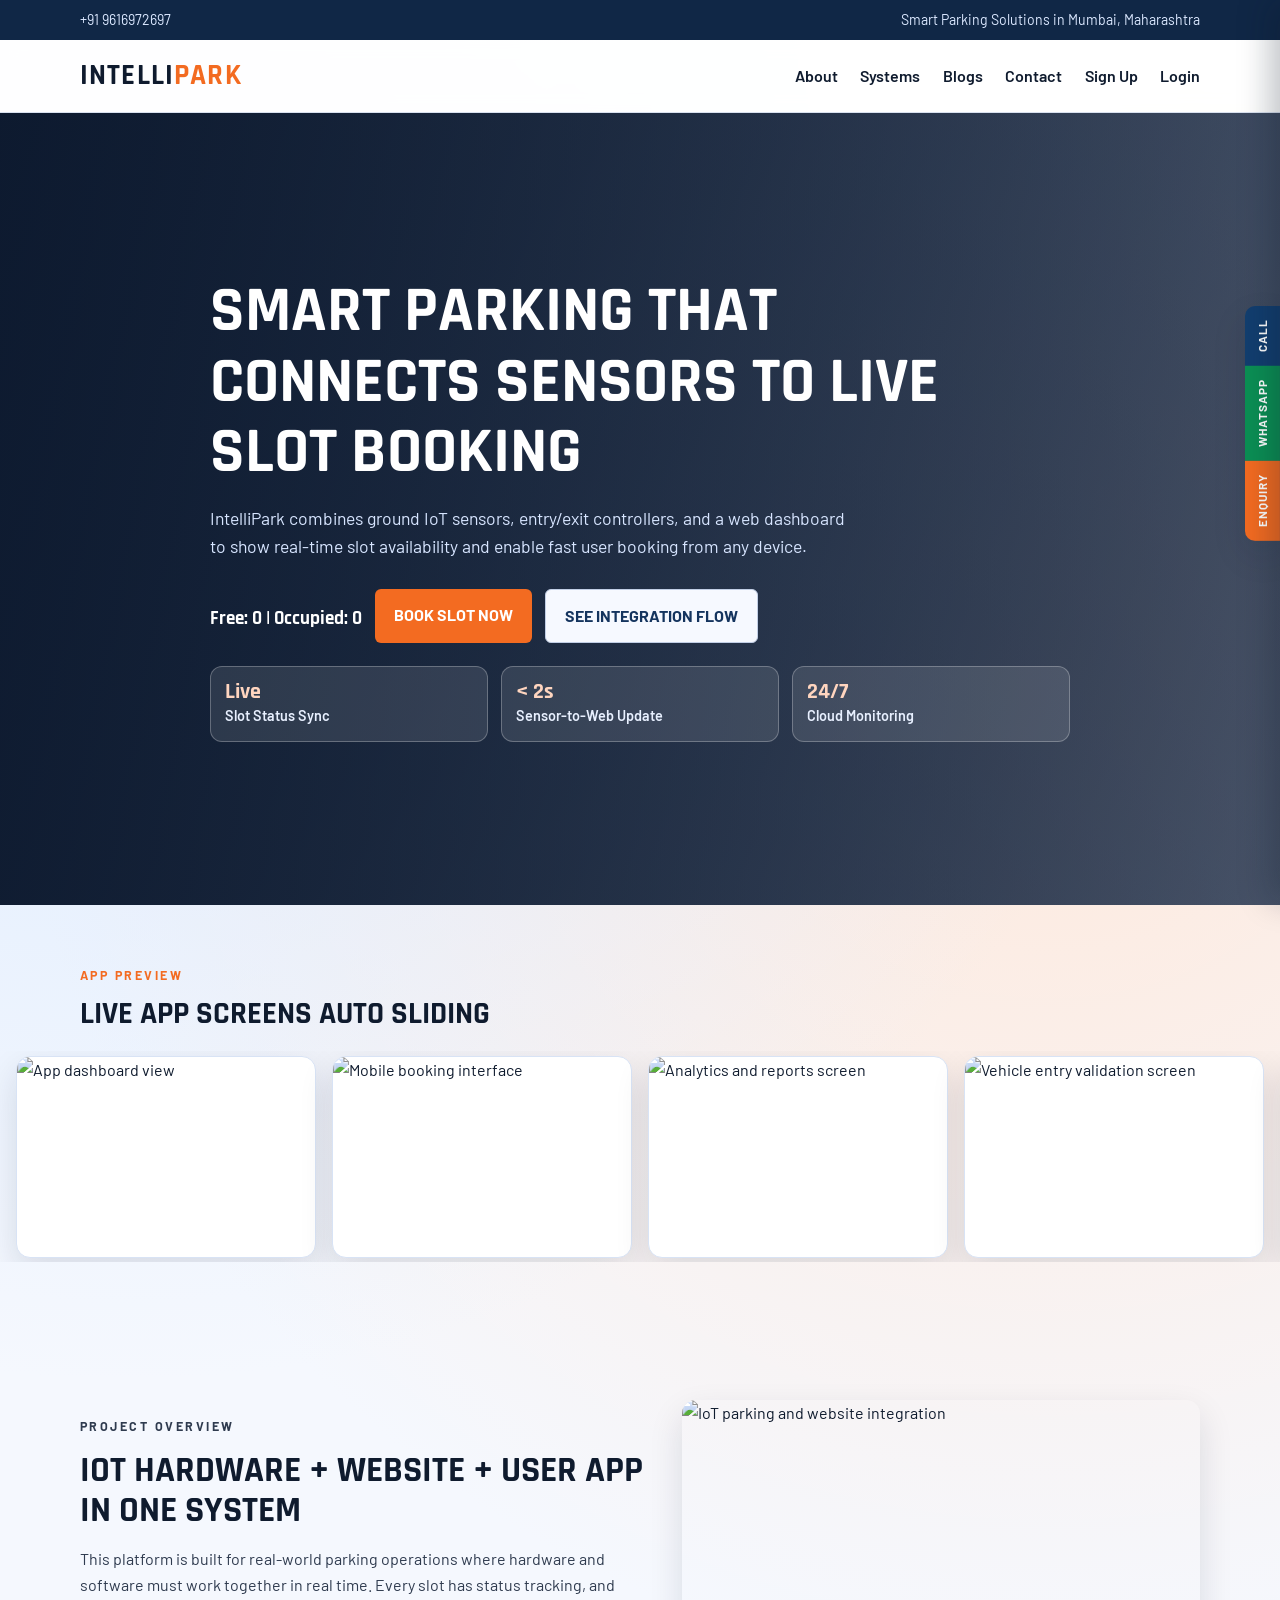
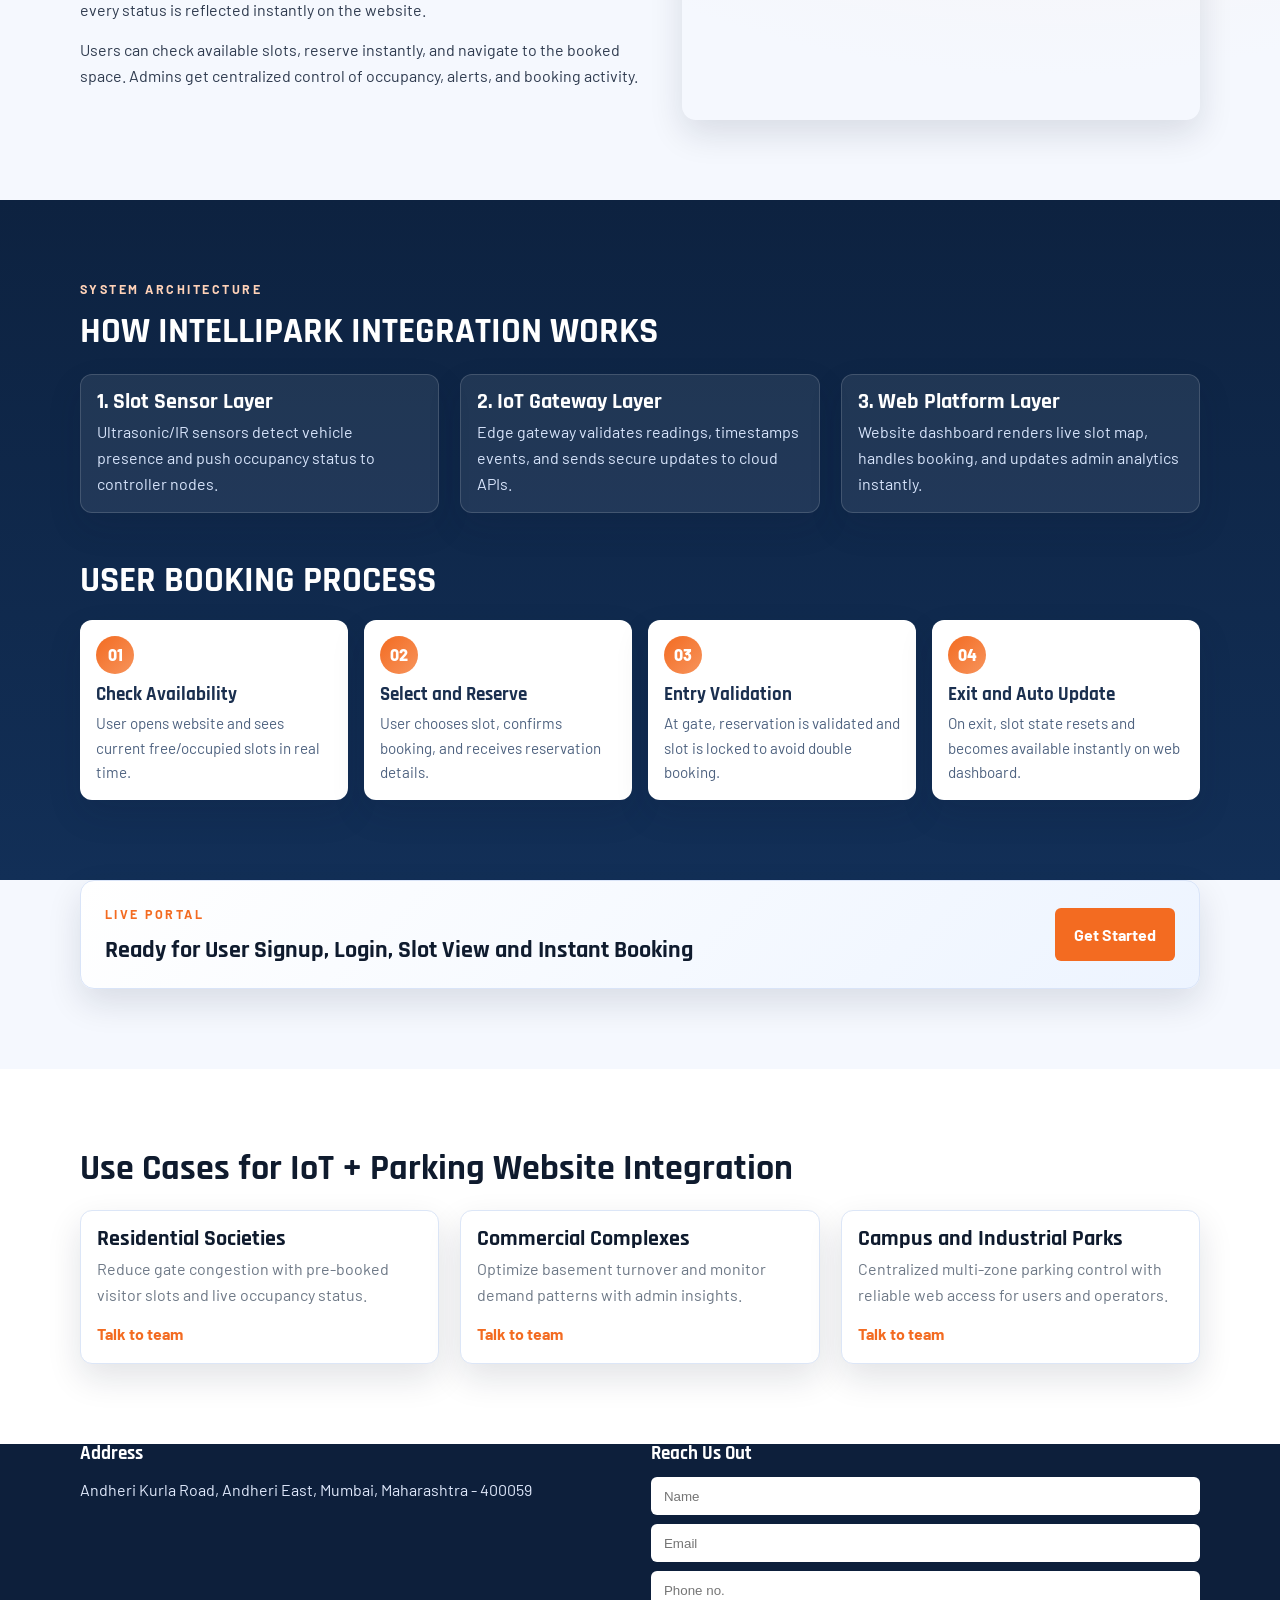
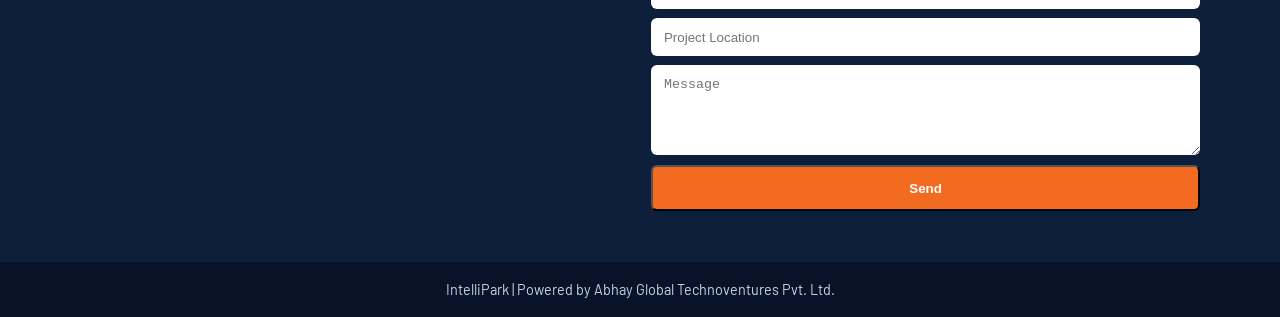
==== commit a689c84e: "Update footer addresses and copyright details Removed two addresses from the footer and updated the " ====
--- a/index.html
+++ b/index.html
@@ -232,8 +232,6 @@
       <div>
         <h3>Address</h3>
         <p>Andheri Kurla Road, Andheri East, Mumbai, Maharashtra - 400059</p>
-        <p>2nd Floor, Business Plaza, Powai, Mumbai, Maharashtra - 400076</p>
-        <p>Sector 15, CBD Belapur, Navi Mumbai, Maharashtra - 400614</p>
       </div>
       <div>
         <h3>Reach Us Out</h3>
@@ -249,7 +247,7 @@
       </div>
     </div>
     <div class="copyright">
-      <p>IntelliPark | Powered by Shyam Global Technoventures Pvt. Ltd.</p>
+      <p>IntelliPark | Powered by Abhay Global Technoventures Pvt. Ltd.</p>
     </div>
   </footer>
 
